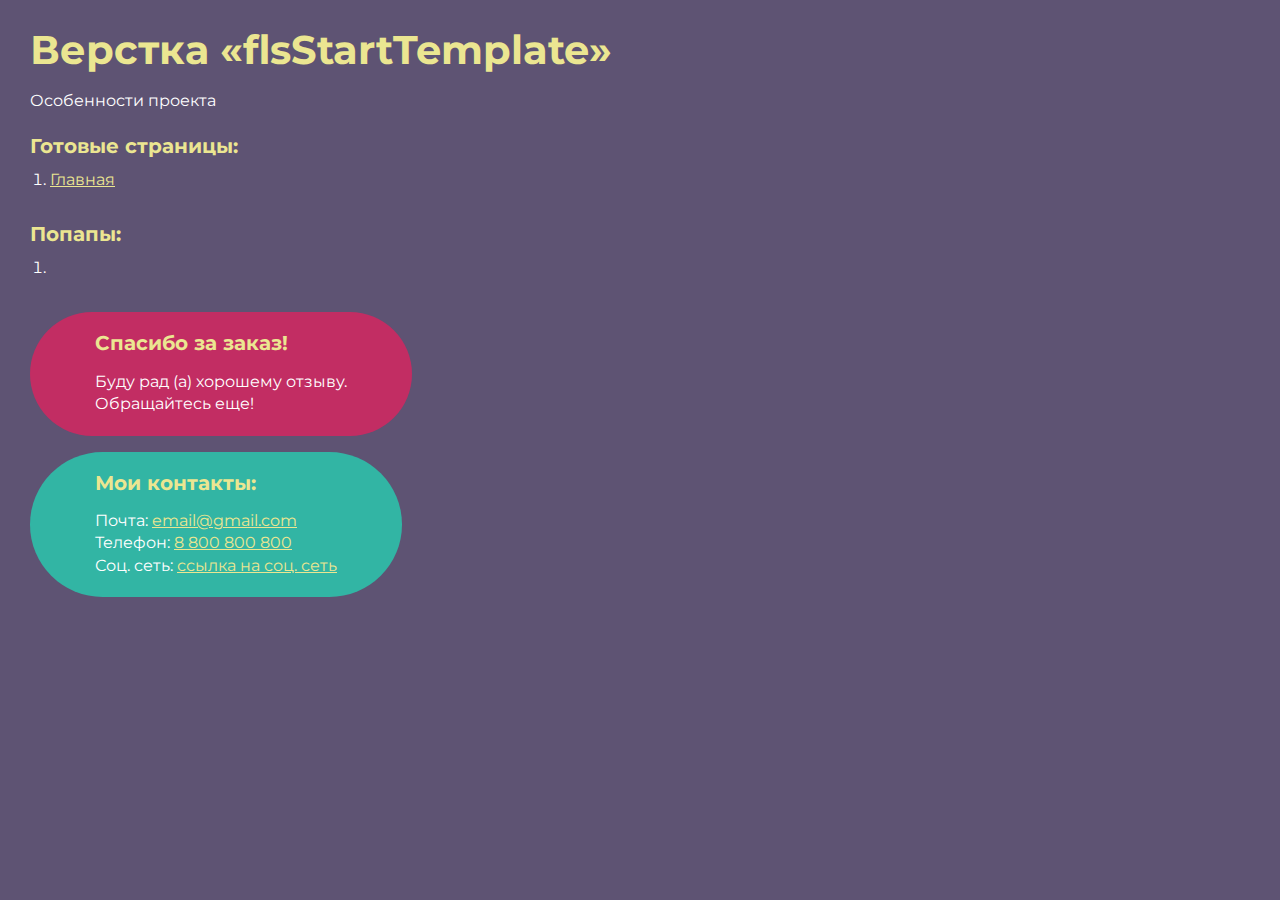
==== index.html @ 81ca08eb "Add files via upload" ====
<!DOCTYPE html>
<html>

<head>
	<meta charset="UTF-8">
	<meta name="viewport" content="width=device-width, initial-scale=1.0">
	<title>Верстка «flsStartTemplate»</title>
</head>

<body>
	<div class="rootpage">
		<h1>Верстка «flsStartTemplate»</h1>
		<div class="rootpage__info">
			Особенности проекта
		</div>
		<h2>Готовые страницы:</h2>
		<ol class="rootpage__list">
			<li><a target="_blank" href="home.html">Главная</a></li>
		</ol>
		<h2>Попапы:</h2>
		<ol class="rootpage__list">
			<li><a target="_blank" href="home.html#"></a></li>
		</ol>
		<div class="rootpage__tnx">
			<h2>Спасибо за заказ!</h2>
			<p>Буду рад (а) хорошему отзыву.</p>
			<p>Обращайтесь еще!</p>
		</div>
		<div class="rootpage__contacts">
			<h2>Мои контакты:</h2>
			<p>Почта: <a href="mailto:email@gmail.com">email@gmail.com</a></p>
			<p>Телефон: <a href="tel:8800800800">8 800 800 800</a></p>
			<p>Соц. сеть: <a href="">ссылка на соц. сеть</a></p>
		</div>
	</div>
</body>
<style>
	@charset "UTF-8";
	@import url("https://fonts.googleapis.com/css?family=Montserrat:regular,700&display=swap");

	*,
	*::before,
	*::after {
		padding: 0px;
		margin: 0px;
		border: 0px;
		box-sizing: border-box;
	}

	html,
	body {
		height: 100%;
		margin: 0;
		padding: 0;
		min-width: 320px;
		width: 100%;
		color: #fff;
		background-color: #5e5373;
	}

	body {
		font-family: Montserrat;
		font-size: 100%;
		line-height: 1;
		font-size: 1rem;
	}

	a {
		text-decoration: underline;
		color: #ebe691
	}

	a:visited {
		text-decoration: underline;
		color: #aaa768;
	}

	a:hover {
		text-decoration: none;
	}

	ul li {
		list-style: none;
	}

	img {
		vertical-align: top;
	}

	.wrapper {
		width: 100%;
		min-height: 100%;
		overflow: hidden;
	}

	.rootpage {
		padding: 30px;
		display: flex;
		flex-direction: column;
		align-items: flex-start;
	}

	@media (max-width: 767px) {
		.rootpage {
			padding: 30px 15px;
		}
	}

	h1 {
		color: #ebe691;
		font-size: 2.5rem;
		margin: 0px 0px 1.25rem 0px;
	}

	@media (max-width: 767px) {
		h1 {
			font-size: 1.85rem;
			margin: 0px 0px 1.25rem 0px;
		}
	}

	h2 {
		color: #ebe691;
		font-size: 1.25rem;
		margin: 0px 0px 1rem 0px;
	}

	@media (max-width: 767px) {
		h2 {
			font-size: 1.125rem;
			margin: 0px 0px 1rem 0px;
		}
	}

	.rootpage__info {
		line-height: 140%;
		margin: 0px 0px 1.5rem 0px;
	}

	.rootpage__list {
		margin: 0px 0px 2.25rem 1.25rem;
	}

	.rootpage__list li:not(:last-child) {
		margin: 0px 0px 15px 0px;
	}

	.rootpage__contacts,
	.rootpage__tnx {
		border-radius: 200px;
		padding: 20px 65px;
		line-height: 140%;
	}

	@media (max-width: 767px) {

		.rootpage__contacts,
		.rootpage__tnx {
			border-radius: 40px;
			padding: 20px;
		}
	}

	.rootpage__contacts {
		background: #32b5a4;

	}

	.rootpage__contacts a {
		color: #ebe691;
	}

	.rootpage__tnx {
		background: #c22d63;
		margin: 0px 0px 1rem 0px;
	}
</style>

</html>
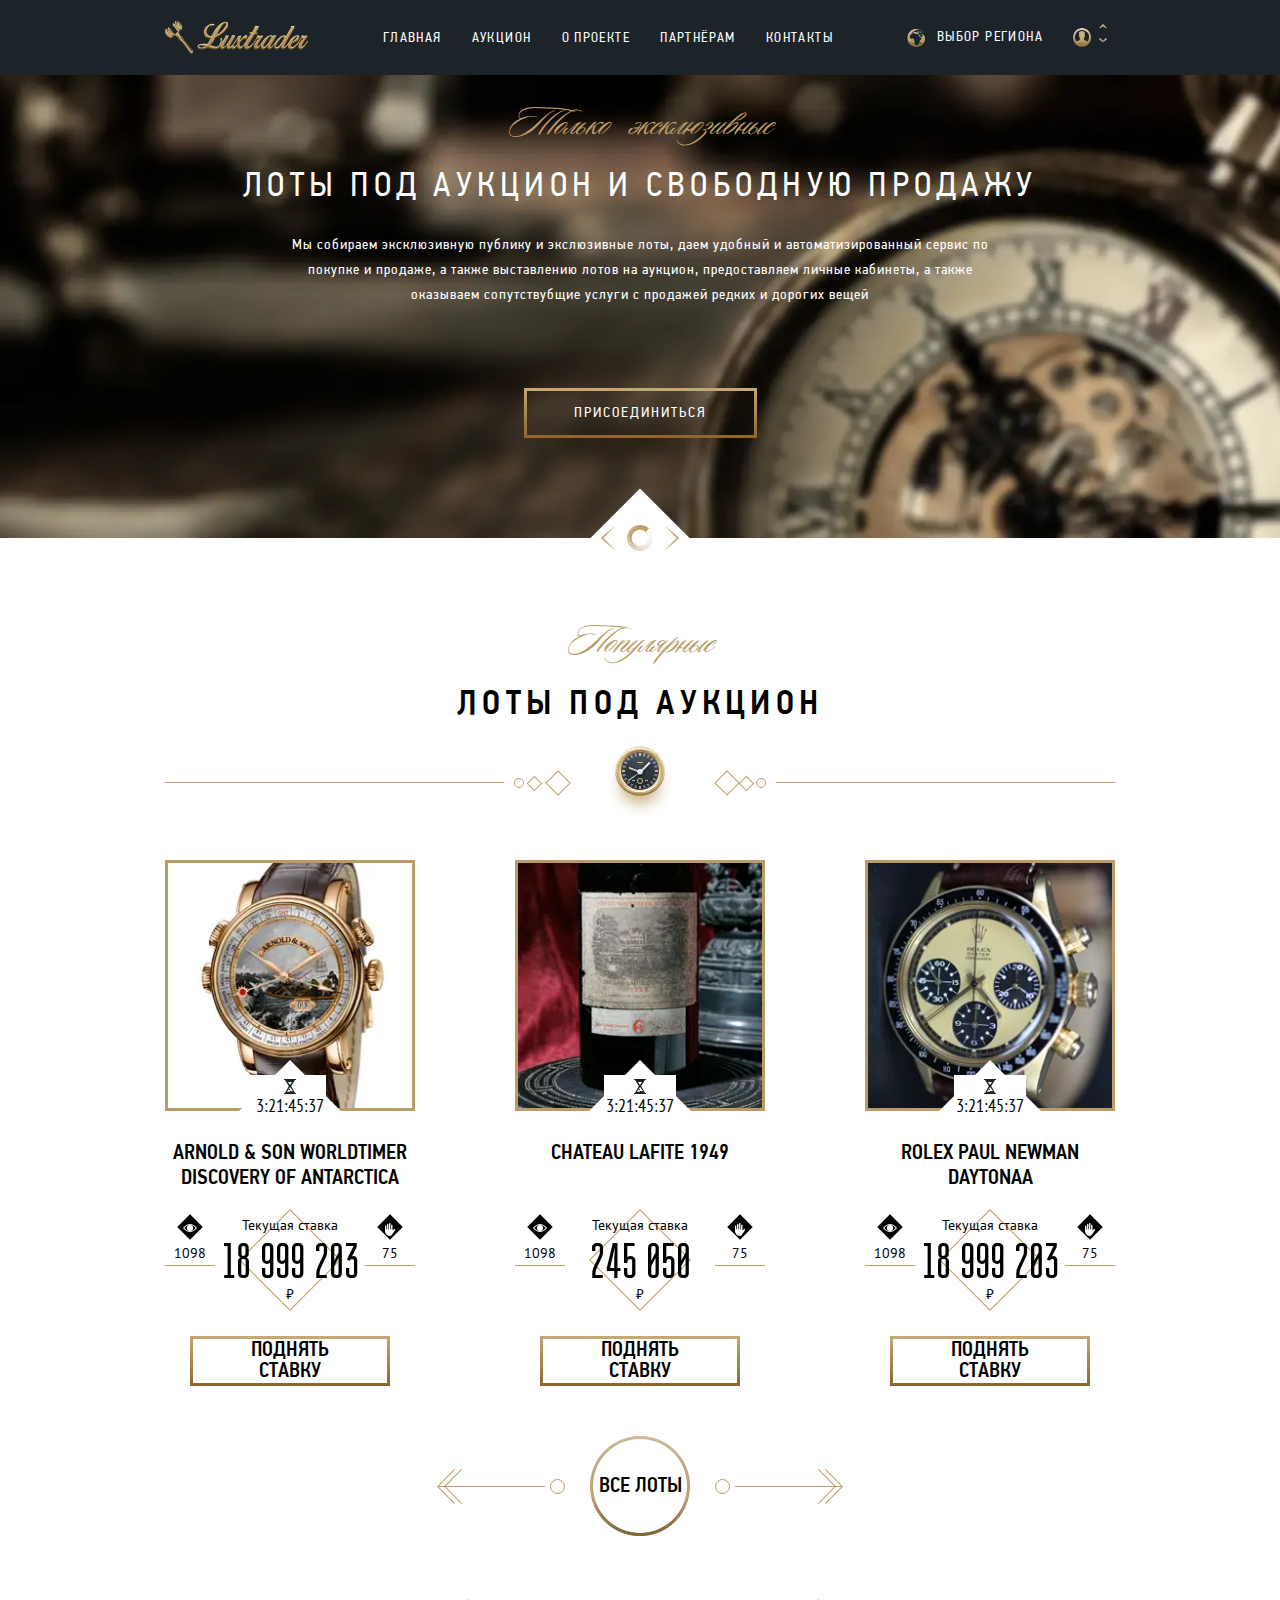
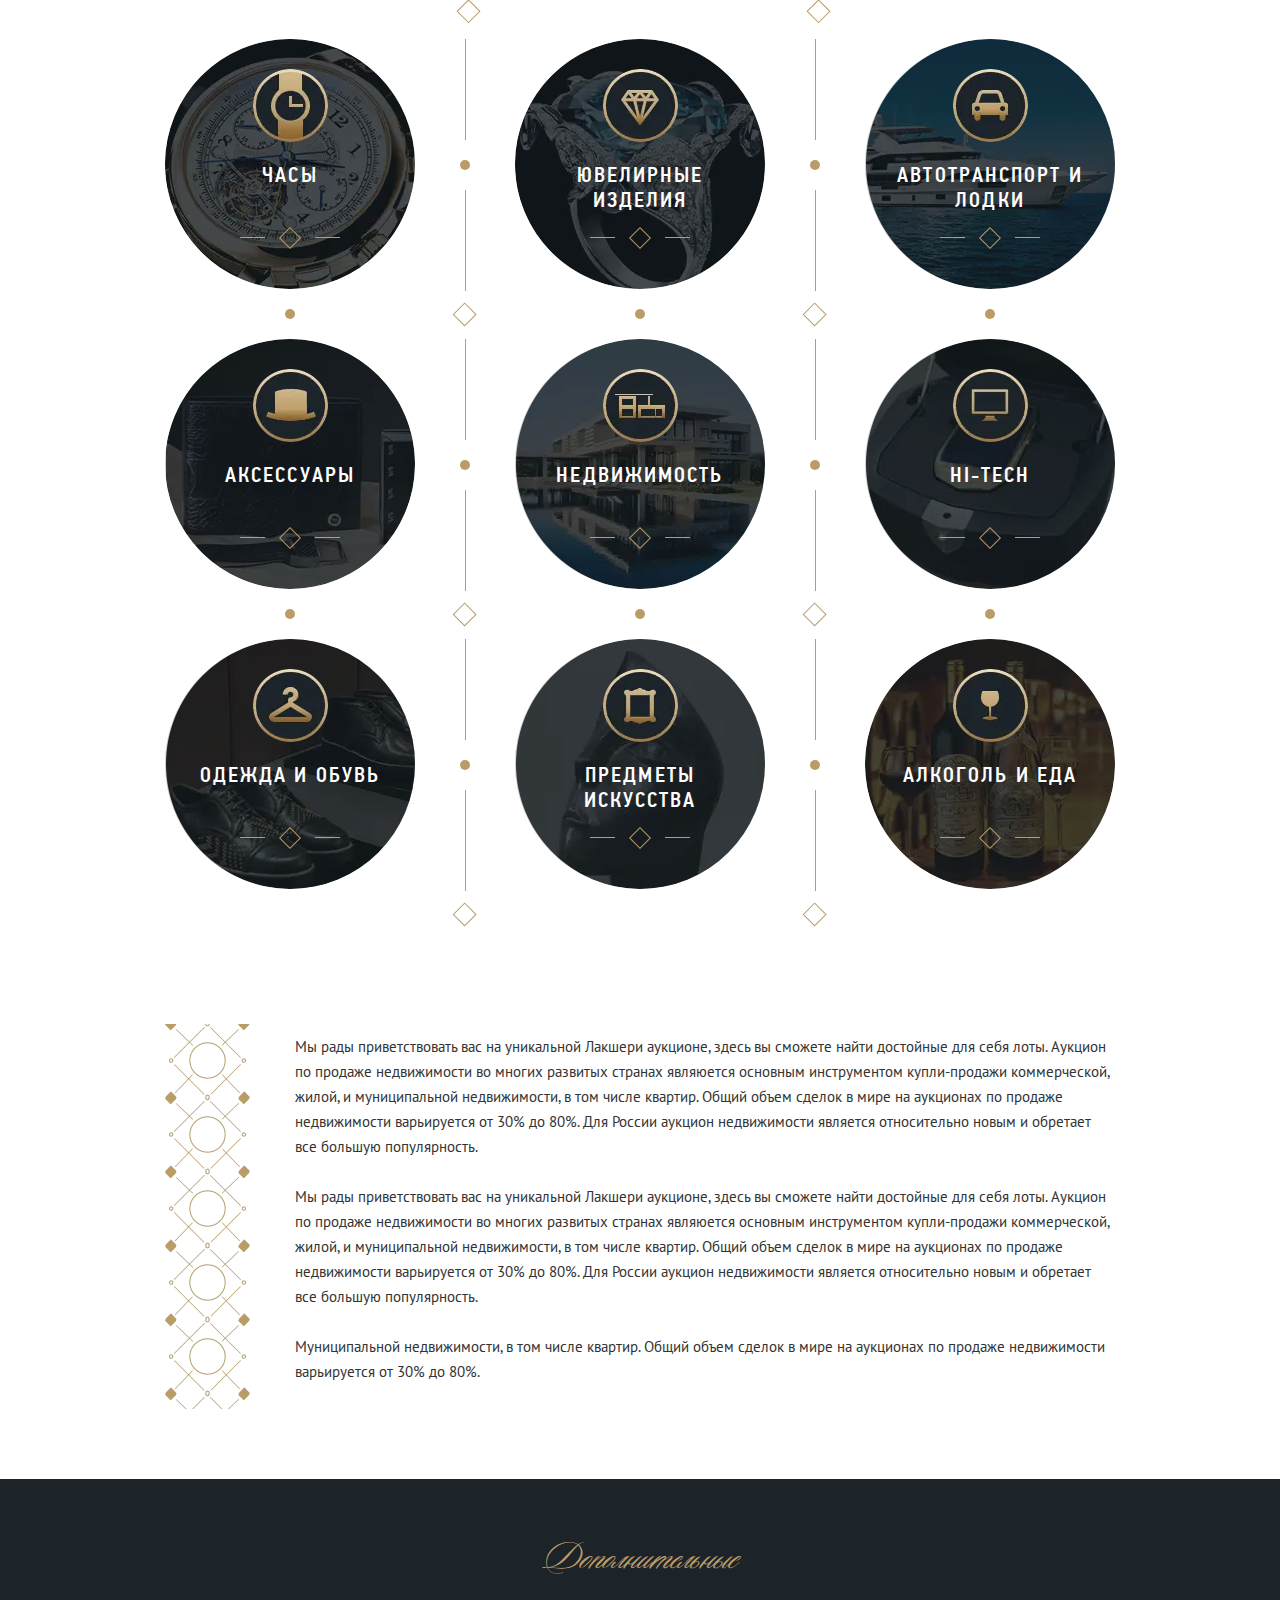
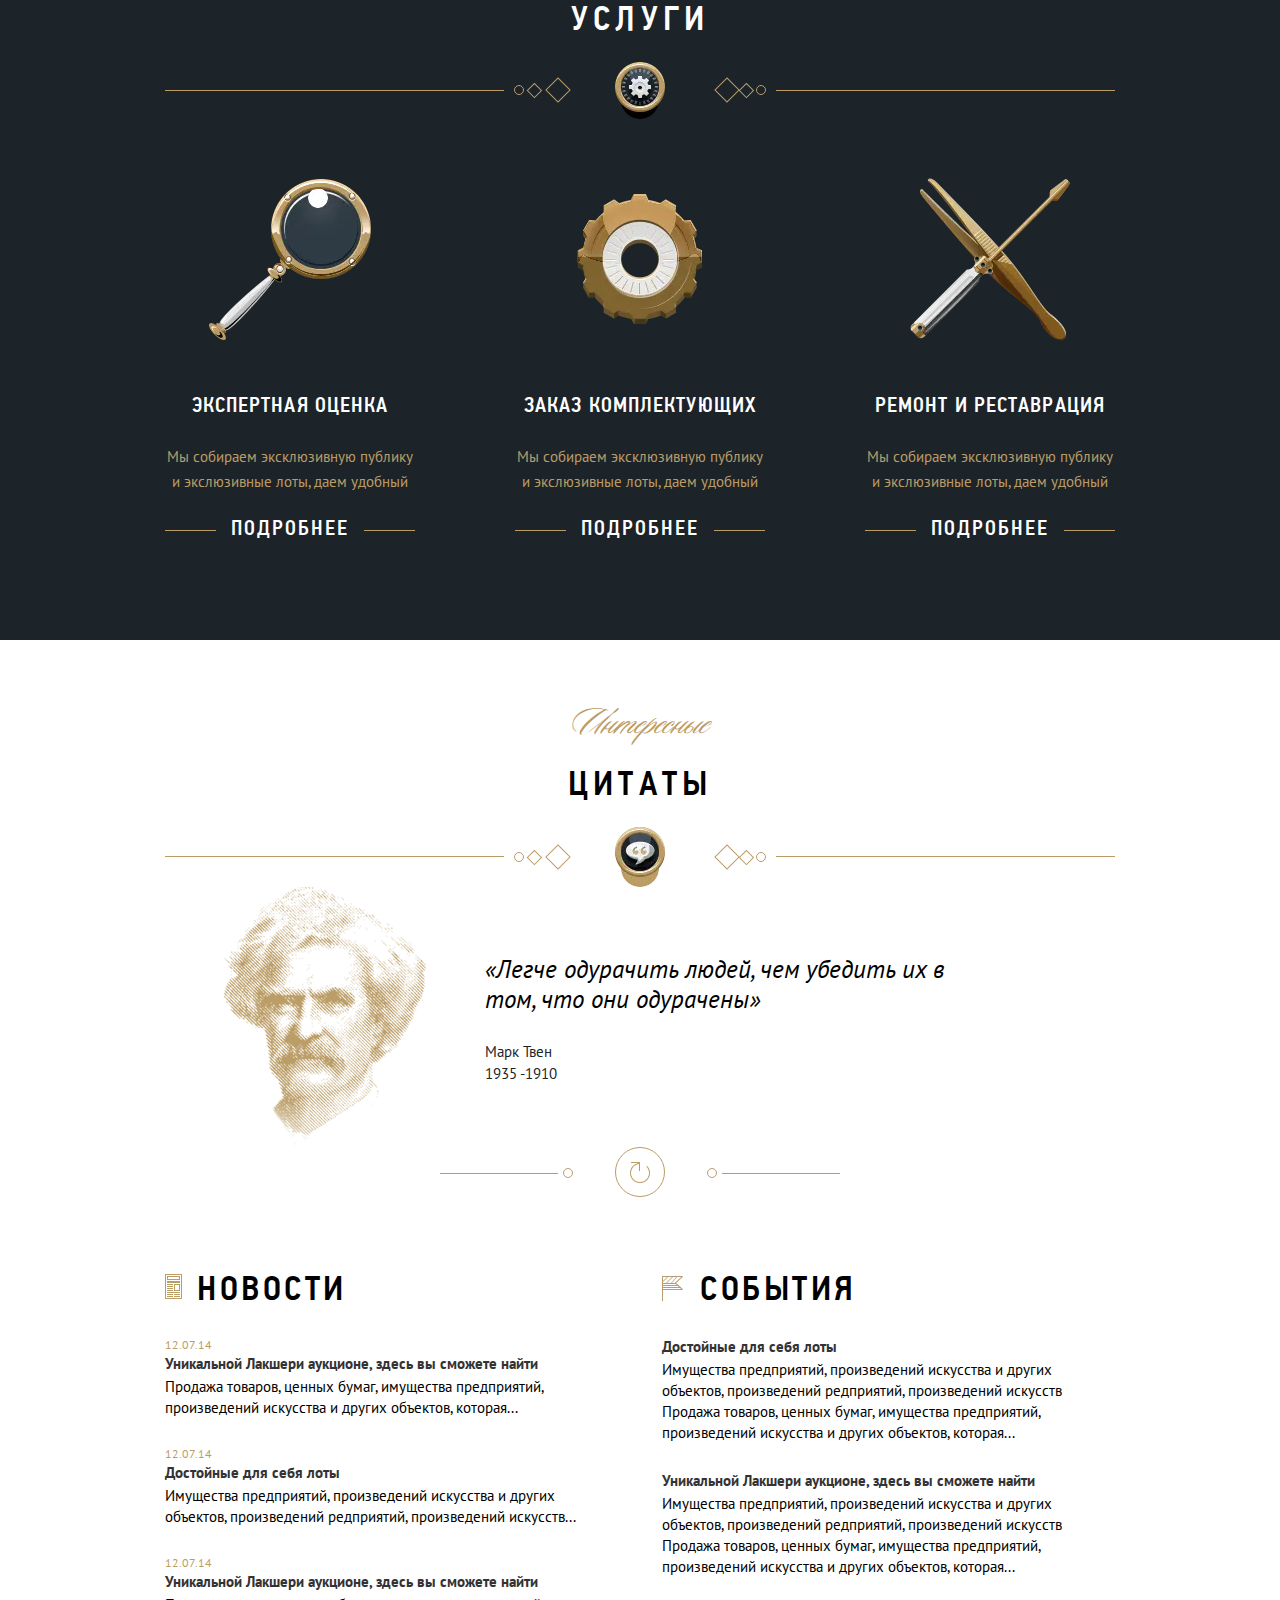
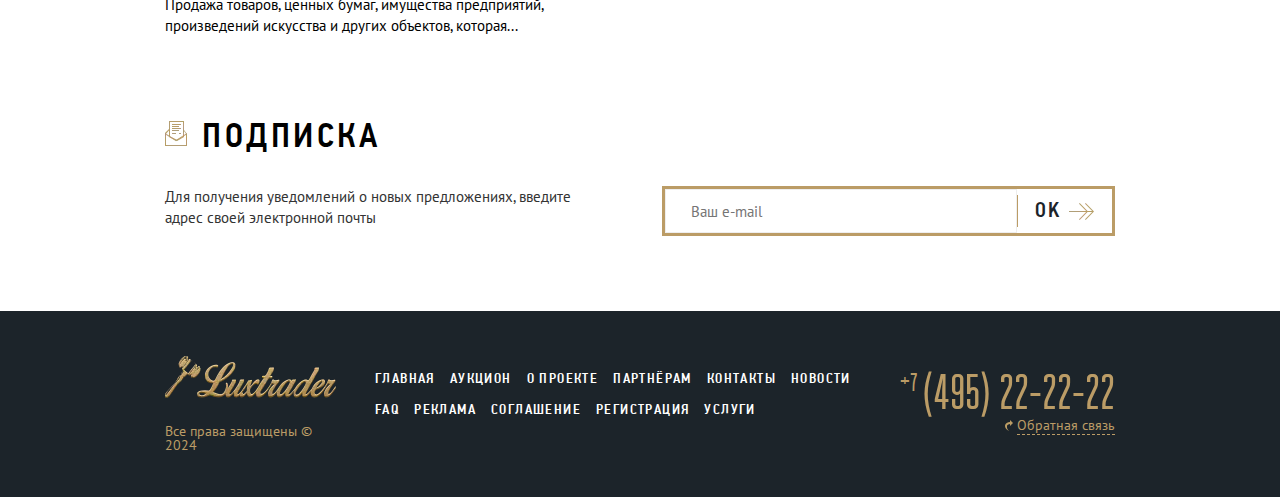
==== commit e99db5a5: "Update and rename home.html to index.html" ====
--- a/index.html
+++ b/index.html
@@ -1,179 +1,608 @@
 <!DOCTYPE html>
-<html>
+<html lang="ru">
 
 <head>
+	<title>Главная</title>
 	<meta charset="UTF-8">
+	<meta name="format-detection" content="telephone=no">
+	<!-- <style>body{opacity: 0;}</style> -->
+	<link rel="stylesheet" href="css/style.min.css?_v=20240728180459">
+	<link rel="shortcut icon" href="favicon.ico">
+	<!-- <meta name="robots" content="noindex, nofollow"> -->
 	<meta name="viewport" content="width=device-width, initial-scale=1.0">
-	<title>Верстка «flsStartTemplate»</title>
 </head>
 
 <body>
-	<div class="rootpage">
-		<h1>Верстка «flsStartTemplate»</h1>
-		<div class="rootpage__info">
-			Особенности проекта
-		</div>
-		<h2>Готовые страницы:</h2>
-		<ol class="rootpage__list">
-			<li><a target="_blank" href="home.html">Главная</a></li>
-		</ol>
-		<h2>Попапы:</h2>
-		<ol class="rootpage__list">
-			<li><a target="_blank" href="home.html#"></a></li>
-		</ol>
-		<div class="rootpage__tnx">
-			<h2>Спасибо за заказ!</h2>
-			<p>Буду рад (а) хорошему отзыву.</p>
-			<p>Обращайтесь еще!</p>
-		</div>
-		<div class="rootpage__contacts">
-			<h2>Мои контакты:</h2>
-			<p>Почта: <a href="mailto:email@gmail.com">email@gmail.com</a></p>
-			<p>Телефон: <a href="tel:8800800800">8 800 800 800</a></p>
-			<p>Соц. сеть: <a href="">ссылка на соц. сеть</a></p>
+	<div class="wrapper">
+		<header class="header">
+			<div class="header__container __container">
+				<button type="button" class="icon-menu">
+					<span></span>
+					<!-- <span></span>
+			<span></span> -->
+				</button>
+				<a href="" class="header__logo"><picture><source srcset="img/header/logo.webp" type="image/webp"><img src="img/header/logo.png" alt=""></picture> <picture><source srcset="img/header/name.webp" type="image/webp"><img src="img/header/name.png" alt=""></picture></a>
+				<div class="header__menu menu">
+					<nav class="menu__body">
+						<ul class="menu__list">
+							<li class="menu__item"><a href="" class="menu__link" data-goto=".page">Главная</a></li>
+							<li class="menu__item"><a href="" class="menu__link" data-goto=".lots">Аукцион</a></li>
+							<li class="menu__item"><a href="" class="menu__link" data-goto=".categories">О проекте</a></li>
+							<li class="menu__item"><a href="" class="menu__link" data-goto=".services">Партнёрам</a></li>
+							<li class="menu__item"><a href="" class="menu__link" data-goto=".footer">Контакты</a></li>
+						</ul>
+					</nav>
+				</div>
+				<div class="header__actions actions-header">
+					<span data-da=".menu__body,767,1" href="" class="actions-header__region"><span>Выбор Региона</span></span>
+					<div class="actions-header__user user-header">
+						<div class="user-header__icon">
+							<picture><source srcset="img/header/user-icon.webp" type="image/webp"><img src="img/header/user-icon.png" alt=""></picture>
+							<div class="user-header__regulator">
+								<picture><source srcset="img/header/header_up.webp" type="image/webp"><img src="img/header/header_up.png" alt=""></picture>
+								<picture><source srcset="img/header/header_down.webp" type="image/webp"><img src="img/header/header_down.png" alt=""></picture>
+							</div>
+						</div>
+						<ul class="user-header__menu">
+							<li>
+							<li><a href="#" class="user-header__link user-header__link_1">Выбор региона</a></li>
+							<li><a href="#" class="user-header__link user-header__link_2">Личный кабинет</a></li>
+							<li><a href="#" class="user-header__link user-header__link_3">Мои ставки</a></li>
+							<li><a href="#" class="user-header__link user-header__link_4">Мои лоты</a></li>
+							</li>
+						</ul>
+					</div>
+				</div>
+			</div>
+		</header>
+		<main class="page">
+			<div class="main-slider">
+				<div class="main-slider__body _swiper">
+					<div class="main-slider__item item-main-slider">
+						<div class="item-main-slider__content">
+							<div class="item-main-slider__container __container">
+								<div class="title">
+									<div class="title__item">Только эксклюзивные</div>
+									<div class="title__main title__main_w title__main_regular">Лоты под аукцион и свободную продажу</div>
+								</div>
+								<div class="item-main-slider__text">Мы собираем эксклюзивную публику и экслюзивные лоты, даем удобный и автоматизированный сервис по покупке и продаже, а также выставлению лотов на аукцион, предоставляем личные кабинеты, а также оказываем сопутствубщие услуги с продажей редких и дорогих вещей</div>
+								<a href="" class="item-main-slider__btn button"><span class="button__body"><span>Присоединиться</span></span></a>
+							</div>
+						</div>
+						<div class="item-main-slider__bg -ibg">
+							<picture><source srcset="img/header/slider/slider_bg.webp" type="image/webp"><img src="img/header/slider/slider_bg.png" alt=""></picture>
+						</div>
+					</div>
+					<div class="main-slider__item item-main-slider">
+						<div class="item-main-slider__content">
+							<div class="item-main-slider__container __container">
+								<div class="title">
+									<div class="title__item">Только эксклюзивные</div>
+									<div class="title__main title__main_w title__main_regular">Лоты под аукцион и свободную продажу</div>
+								</div>
+								<div class="item-main-slider__text">Lorem ipsum dolor, sit amet consectetur adipisicing elit. Odit sit quo harum, nobis magni illo. Ratione esse optio reiciendis ex accusantium eligendi, perspiciatis nulla commodi sed quam perferendis, libero numquam cupiditate quod. Maxime soluta quas rerum iste error magnam, placeat obcaecati eos eum ipsum culpa, esse ad vel expedita iure!</div>
+								<a href="" class="item-main-slider__btn button"><span class="button__body"><span>Присоединиться</span></span></a>
+							</div>
+						</div>
+						<div class="item-main-slider__bg -ibg">
+							<picture><source srcset="img/header/slider/slider_bg.webp" type="image/webp"><img src="img/header/slider/slider_bg.png" alt=""></picture>
+						</div>
+					</div>
+				</div>
+				<div class="main-slider__control control-main-slider">
+					<div class="control-main-slider__arrow control-main-slider__arrow_prev"></div>
+					<div class="control-main-slider__decor">
+						<picture><source srcset="img/header/slider/rotate.webp" type="image/webp"><img src="img/header/slider/rotate.png" alt=""></picture>
+					</div>
+					<div class="control-main-slider__arrow control-main-slider__arrow_next"></div>
+				</div>
+			</div>
+			<section class="lots">
+				<div class="lots__container __container">
+					<div class="lots__header block-header">
+						<div class="block-header__title title">
+							<div class="title__item">Популярные</div>
+							<div class="title__main">Лоты под аукцион</div>
+						</div>
+						<div class="block-header__decor block-decor">
+							<div class="block-decor__items">
+								<span></span>
+							</div>
+							<div class="block-decor__icon">
+								<picture><source srcset="img/lots/time-icon.webp" type="image/webp"><img src="img/lots/time-icon.png" alt=""></picture>
+							</div>
+							<div class="block-decor__items">
+								<span></span>
+							</div>
+						</div>
+					</div>
+					<div class="lots__slider slider-lots">
+						<div class="slider-lots__body _swiper">
+							<div class="slider-lots__slide">
+								<div class="lot">
+									<div class="lot__header">
+										<div class="lot__image -ibg">
+											<picture><source srcset="img/lots/watch.webp" type="image/webp"><img src="img/lots/watch.png" alt=""></picture>
+										</div>
+										<div class="lot__timer timer-lot">
+											<div class="timer-lot__icon">
+												<picture><source srcset="img/lots/timer.webp" type="image/webp"><img src="img/lots/timer.png" alt=""></picture>
+											</div>
+											<div class="timer-lot__item">3:21:45:37</div>
+										</div>
+									</div>
+									<a href="" class="lot__title">Arnold & Son Worldtimer discovery of antarctica</a>
+									<div class="timer-lot__info info-lot">
+										<div class="info-lot__statistic">
+											<div class="info-lot__icon">
+												<picture><source srcset="img/lots/eye.webp" type="image/webp"><img src="img/lots/eye.png" alt=""></picture>
+											</div>
+											<div class="info-lot__value">1098</div>
+										</div>
+										<div class="info-lot__current-bet current-bet-info-lot">
+											<div class="current-bet-info-lot__label">Текущая ставка</div>
+											<div class="current-bet-info-lot__value">18 999 203</div>
+											<div class="current-bet-info-lot__currency">₽</div>
+										</div>
+										<div class="info-lot__statistic">
+											<div class="info-lot__icon">
+												<picture><source srcset="img/lots/hand.webp" type="image/webp"><img src="img/lots/hand.png" alt=""></picture>
+											</div>
+											<div class="info-lot__value">75</div>
+										</div>
+									</div>
+									<a href="" class="lot__btn button button_big"><span class="button__body"><span>ПОДНЯТЬ СТАВКУ</span></span></a>
+								</div>
+							</div>
+							<div class="slider-lots__slide">
+								<div class="lot">
+									<div class="lot__header">
+										<div class="lot__image -ibg">
+											<picture><source srcset="img/lots/vine.webp" type="image/webp"><img src="img/lots/vine.png" alt=""></picture>
+										</div>
+										<div class="lot__timer timer-lot">
+											<div class="timer-lot__icon">
+												<picture><source srcset="img/lots/timer.webp" type="image/webp"><img src="img/lots/timer.png" alt=""></picture>
+											</div>
+											<div class="timer-lot__item">3:21:45:37</div>
+										</div>
+									</div>
+									<a href="" class="lot__title">Chateau Lafite 1949</a>
+									<div class="timer-lot__info info-lot">
+										<div class="info-lot__statistic">
+											<div class="info-lot__icon">
+												<picture><source srcset="img/lots/eye.webp" type="image/webp"><img src="img/lots/eye.png" alt=""></picture>
+											</div>
+											<div class="info-lot__value">1098</div>
+										</div>
+										<div class="info-lot__current-bet current-bet-info-lot">
+											<div class="current-bet-info-lot__label">Текущая ставка</div>
+											<div class="current-bet-info-lot__value">245 050</div>
+											<div class="current-bet-info-lot__currency">₽</div>
+										</div>
+										<div class="info-lot__statistic">
+											<div class="info-lot__icon">
+												<picture><source srcset="img/lots/hand.webp" type="image/webp"><img src="img/lots/hand.png" alt=""></picture>
+											</div>
+											<div class="info-lot__value">75</div>
+										</div>
+									</div>
+									<a href="" class="lot__btn button button_big"><span class="button__body"><span>ПОДНЯТЬ СТАВКУ</span></span></a>
+								</div>
+							</div>
+							<div class="slider-lots__slide">
+								<div class="lot">
+									<div class="lot__header">
+										<div class="lot__image -ibg">
+											<picture><source srcset="img/lots/chasy.webp" type="image/webp"><img src="img/lots/chasy.png" alt=""></picture>
+										</div>
+										<div class="lot__timer timer-lot">
+											<div class="timer-lot__icon">
+												<picture><source srcset="img/lots/timer.webp" type="image/webp"><img src="img/lots/timer.png" alt=""></picture>
+											</div>
+											<div class="timer-lot__item">3:21:45:37</div>
+										</div>
+									</div>
+									<a href="" class="lot__title">Rolex Paul Newman Daytonaa</a>
+									<div class="timer-lot__info info-lot">
+										<div class="info-lot__statistic">
+											<div class="info-lot__icon">
+												<picture><source srcset="img/lots/eye.webp" type="image/webp"><img src="img/lots/eye.png" alt=""></picture>
+											</div>
+											<div class="info-lot__value">1098</div>
+										</div>
+										<div class="info-lot__current-bet current-bet-info-lot">
+											<div class="current-bet-info-lot__label">Текущая ставка</div>
+											<div class="current-bet-info-lot__value">18 999 203</div>
+											<div class="current-bet-info-lot__currency">₽</div>
+										</div>
+										<div class="info-lot__statistic">
+											<div class="info-lot__icon">
+												<picture><source srcset="img/lots/hand.webp" type="image/webp"><img src="img/lots/hand.png" alt=""></picture>
+											</div>
+											<div class="info-lot__value">75</div>
+										</div>
+									</div>
+									<a href="" class="lot__btn button button_big"><span class="button__body"><span>ПОДНЯТЬ СТАВКУ</span></span></a>
+								</div>
+							</div>
+						</div>
+						<div class="slider-lots__control control-slider-lots">
+							<div class="control-slider-lots__arrow control-slider-lots__arrow_prev">
+								<span></span>
+							</div>
+							<a href="" class="control-slider-lots__link">
+								Все лоты
+							</a>
+							<div class="control-slider-lots__arrow control-slider-lots__arrow_next">
+								<span></span>
+							</div>
+						</div>
+					</div>
+				</div>
+			</section>
+			<div class="categories">
+				<div class="categories__items">
+					<div class="categories__container __container">
+						<div class="categories__row">
+							<div class="categories__column">
+								<div href="" class="categories__item item">
+									<a href="" class="item__link"></a>
+									<div class="item__icon">
+										<picture><source srcset="img/categories/icons/01.webp" type="image/webp"><img src="img/categories/icons/01.png" alt=""></picture>
+									</div>
+									<div class="item__title">Часы</div>
+									<div class="item__decor"><picture><source srcset="img/categories/icon_mini.webp" type="image/webp"><img src="img/categories/icon_mini.png" alt=""></picture></div>
+									<div class="item__bg _img">
+										<picture><source srcset="img/categories/01_bg.webp" type="image/webp"><img src="img/categories/01_bg.png" alt=""></picture>
+									</div>
+								</div>
+								<div class="categories__decor"><span></span></div>
+							</div>
+							<div class="categories__column">
+								<div href="" class="categories__item item">
+									<a href="" class="item__link"></a>
+									<div class="item__icon">
+										<picture><source srcset="img/categories/icons/02.webp" type="image/webp"><img src="img/categories/icons/02.png" alt=""></picture>
+									</div>
+									<div class="item__title">Ювелирные изделия</div>
+									<div class="item__decor"><picture><source srcset="img/categories/icon_mini.webp" type="image/webp"><img src="img/categories/icon_mini.png" alt=""></picture></div>
+									<div class="item__bg _img">
+										<picture><source srcset="img/categories/02_bg.webp" type="image/webp"><img src="img/categories/02_bg.png" alt=""></picture>
+									</div>
+								</div>
+								<div class="categories__decor"><span></span></div>
+							</div>
+							<div class="categories__column">
+								<div href="" class="categories__item item">
+									<a href="" class="item__link"></a>
+									<div class="item__icon">
+										<picture><source srcset="img/categories/icons/03.webp" type="image/webp"><img src="img/categories/icons/03.png" alt=""></picture>
+									</div>
+									<div class="item__title">Автотранспорт и лодки</div>
+									<div class="item__decor"><picture><source srcset="img/categories/icon_mini.webp" type="image/webp"><img src="img/categories/icon_mini.png" alt=""></picture></div>
+									<div class="item__bg _img">
+										<picture><source srcset="img/categories/03_bg.webp" type="image/webp"><img src="img/categories/03_bg.png" alt=""></picture>
+									</div>
+								</div>
+								<div class="categories__decor"><span></span></div>
+							</div>
+							<div class="categories__column">
+								<div href="" class="categories__item item">
+									<a href="" class="item__link"></a>
+									<div class="item__icon">
+										<picture><source srcset="img/categories/icons/04.webp" type="image/webp"><img src="img/categories/icons/04.png" alt=""></picture>
+									</div>
+									<div class="item__title">Аксессуары</div>
+									<div class="item__decor"><picture><source srcset="img/categories/icon_mini.webp" type="image/webp"><img src="img/categories/icon_mini.png" alt=""></picture></div>
+									<div class="item__bg _img">
+										<picture><source srcset="img/categories/04_bg.webp" type="image/webp"><img src="img/categories/04_bg.png" alt=""></picture>
+									</div>
+								</div>
+								<div class="categories__decor"><span></span></div>
+							</div>
+							<div class="categories__column">
+								<div href="" class="categories__item item">
+									<a href="" class="item__link"></a>
+									<div class="item__icon">
+										<picture><source srcset="img/categories/icons/05.webp" type="image/webp"><img src="img/categories/icons/05.png" alt=""></picture>
+									</div>
+									<div class="item__title">Недвижимость</div>
+									<div class="item__decor"><picture><source srcset="img/categories/icon_mini.webp" type="image/webp"><img src="img/categories/icon_mini.png" alt=""></picture></div>
+									<div class="item__bg _img">
+										<picture><source srcset="img/categories/05_bg.webp" type="image/webp"><img src="img/categories/05_bg.png" alt=""></picture>
+									</div>
+								</div>
+								<div class="categories__decor"><span></span></div>
+							</div>
+							<div class="categories__column">
+								<div href="" class="categories__item item">
+									<a href="" class="item__link"></a>
+									<div class="item__icon">
+										<picture><source srcset="img/categories/icons/06.webp" type="image/webp"><img src="img/categories/icons/06.png" alt=""></picture>
+									</div>
+									<div class="item__title">Hi-Tech</div>
+									<div class="item__decor"><picture><source srcset="img/categories/icon_mini.webp" type="image/webp"><img src="img/categories/icon_mini.png" alt=""></picture></div>
+									<div class="item__bg _img">
+										<picture><source srcset="img/categories/06_bg.webp" type="image/webp"><img src="img/categories/06_bg.png" alt=""></picture>
+									</div>
+								</div>
+								<div class="categories__decor"><span></span></div>
+							</div>
+							<div class="categories__column">
+								<div href="" class="categories__item item">
+									<a href="" class="item__link"></a>
+									<div class="item__icon">
+										<picture><source srcset="img/categories/icons/07.webp" type="image/webp"><img src="img/categories/icons/07.png" alt=""></picture>
+									</div>
+									<div class="item__title">Одежда и обувь</div>
+									<div class="item__decor"><picture><source srcset="img/categories/icon_mini.webp" type="image/webp"><img src="img/categories/icon_mini.png" alt=""></picture></div>
+									<div class="item__bg _img">
+										<picture><source srcset="img/categories/07_bg.webp" type="image/webp"><img src="img/categories/07_bg.png" alt=""></picture>
+									</div>
+								</div>
+								<div class="categories__decor"><span></span></div>
+							</div>
+							<div class="categories__column">
+								<div href="" class="categories__item item">
+									<a href="" class="item__link"></a>
+									<div class="item__icon">
+										<picture><source srcset="img/categories/icons/08.webp" type="image/webp"><img src="img/categories/icons/08.png" alt=""></picture>
+									</div>
+									<div class="item__title">Предметы искусства</div>
+									<div class="item__decor"><picture><source srcset="img/categories/icon_mini.webp" type="image/webp"><img src="img/categories/icon_mini.png" alt=""></picture></div>
+									<div class="item__bg _img">
+										<picture><source srcset="img/categories/08_bg.webp" type="image/webp"><img src="img/categories/08_bg.png" alt=""></picture>
+									</div>
+								</div>
+								<div class="categories__decor"><span></span></div>
+							</div>
+							<div class="categories__column">
+								<div href="" class="categories__item item">
+									<a href="" class="item__link"></a>
+									<div class="item__icon">
+										<picture><source srcset="img/categories/icons/09.webp" type="image/webp"><img src="img/categories/icons/09.png" alt=""></picture>
+									</div>
+									<div class="item__title">Алкоголь и еда</div>
+									<div class="item__decor"><picture><source srcset="img/categories/icon_mini.webp" type="image/webp"><img src="img/categories/icon_mini.png" alt=""></picture></div>
+									<div class="item__bg _img">
+										<picture><source srcset="img/categories/09_bg.webp" type="image/webp"><img src="img/categories/09_bg.png" alt=""></picture>
+									</div>
+								</div>
+								<div class="categories__decor"><span></span></div>
+							</div>
+						</div>
+					</div>
+				</div>
+				<div class="categories__text text-categories">
+					<div class="text-categories__container">
+						<div class="text-categories__body">
+							<p>Мы рады приветствовать вас на уникальной Лакшери аукционе, здесь вы сможете найти достойные для себя лоты. Аукцион по продаже недвижимости во многих развитых странах являюется основным инструментом купли-продажи коммерческой, жилой, и муниципальной недвижимости, в том числе квартир. Общий объем сделок в мире на аукционах по продаже недвижимости варьируется от 30% до 80%. Для России аукцион недвижимости является относительно новым и обретает все большую популярность.</p>
+							<p>Мы рады приветствовать вас на уникальной Лакшери аукционе, здесь вы сможете найти достойные для себя лоты. Аукцион по продаже недвижимости во многих развитых странах являюется основным инструментом купли-продажи коммерческой, жилой, и муниципальной недвижимости, в том числе квартир. Общий объем сделок в мире на аукционах по продаже недвижимости варьируется от 30% до 80%. Для России аукцион недвижимости является относительно новым и обретает все большую популярность.</p>
+							<p>Муниципальной недвижимости, в том числе квартир. Общий объем сделок в мире на аукционах по продаже недвижимости варьируется от 30% до 80%.</p>
+						</div>
+					</div>
+				</div>
+			</div>
+			<section class="services">
+				<div class="services__container __container">
+					<div class="services__header block-header">
+						<div class="block-header__title title">
+							<div class="title__item">Дополнительные</div>
+							<div class="title__main title__main_w">услуги</div>
+						</div>
+						<div class="block-header__decor block-decor">
+							<div class="block-decor__items">
+								<span></span>
+							</div>
+							<div class="block-decor__icon">
+								<picture><source srcset="img/services/main_icon.webp" type="image/webp"><img src="img/services/main_icon.png" alt=""></picture>
+							</div>
+							<div class="block-decor__items">
+								<span></span>
+							</div>
+						</div>
+					</div>
+					<div class="services__row">
+						<div class="services__column">
+							<div class="services__item service">
+								<a href="" class="service__image"><picture><source srcset="img/services/01.webp" type="image/webp"><img src="img/services/01.png" alt=""></picture></a>
+								<div class="service__title">Экспертная оценка</div>
+								<div class="service__text">Мы собираем эксклюзивную публику и экслюзивные лоты, даем удобный</div>
+								<a href="" class="service__btn"><span>Подробнее</span></a>
+							</div>
+						</div>
+						<div class="services__column">
+							<div class="services__item service">
+								<a href="" class="service__image"><picture><source srcset="img/services/02.webp" type="image/webp"><img src="img/services/02.png" alt=""></picture></a>
+								<div class="service__title">заказ комплектующих</div>
+								<div class="service__text">Мы собираем эксклюзивную публику и экслюзивные лоты, даем удобный</div>
+								<a href="" class="service__btn"><span>Подробнее</span></a>
+							</div>
+						</div>
+						<div class="services__column">
+							<div class="services__item service">
+								<a href="" class="service__image"><picture><source srcset="img/services/03.webp" type="image/webp"><img src="img/services/03.png" alt=""></picture></a>
+								<div class="service__title">ремонт и реставрациЯ</div>
+								<div class="service__text">Мы собираем эксклюзивную публику и экслюзивные лоты, даем удобный</div>
+								<a href="" class="service__btn"><span>Подробнее</span></a>
+							</div>
+						</div>
+					</div>
+				</div>
+			</section>
+			<section class="quotes">
+				<div class="quotes__container __container">
+					<div class="quotes__header block-header">
+						<div class="block-header__title title">
+							<div class="title__item">Интересные</div>
+							<div class="title__main">Цитаты</div>
+						</div>
+						<div class="block-header__decor block-decor">
+							<div class="block-decor__items">
+								<span></span>
+							</div>
+							<div class="block-decor__icon">
+								<picture><source srcset="img/quotes/main_icon.webp" type="image/webp"><img src="img/quotes/main_icon.png" alt=""></picture>
+							</div>
+							<div class="block-decor__items">
+								<span></span>
+							</div>
+						</div>
+					</div>
+					<div class="quotes__slider slider-quotes">
+						<div class="slider-quotes__body _swiper">
+							<div class="slider-quotes__slide">
+								<div class="slider-quotes__image">
+									<picture><source srcset="img/quotes/mark.webp" type="image/webp"><img src="img/quotes/mark.png" alt=""></picture>
+								</div>
+								<div class="slider-quotes__content">
+									<div class="slider-quotes__title">«Легче одурачить людей, чем убедить их в том, что они одурачены»</div>
+									<div class="slider-quotes__info">
+										<p>Марк Твен</p>
+										<p>1935 -1910</p>
+									</div>
+								</div>
+							</div>
+							<div class="slider-quotes__slide">
+								<div class="slider-quotes__image">
+									<picture><source srcset="img/quotes/mark.webp" type="image/webp"><img src="img/quotes/mark.png" alt=""></picture>
+								</div>
+								<div class="slider-quotes__content">
+									<div class="slider-quotes__title">«Легче одурачить людей, чем убедить их в том, что они одурачены» «Легче одурачить людей, чем убедить их в том, что они одурачены»</div>
+									<div class="slider-quotes__info">
+										<p>Марк Твен</p>
+										<p>1935 -1910</p>
+									</div>
+								</div>
+							</div>
+						</div>
+						<div class="slider-quotes__control control-slider-quotes">
+							<div class="control-slider-quotes__decor"></div>
+							<div class="control-slider-quotes__link">
+								<div class="control-slider-quotes__circle"></div>
+							</div>
+							<div class="control-slider-quotes__decor"></div>
+						</div>
+					</div>
+				</div>
+			</section>
+			<div class="info">
+				<div class="info__container __container">
+					<div class="info__row">
+						<div class="info__column">
+							<section class="info__block">
+								<h3 class="info__title title-info">
+									<span><picture><source srcset="img/info/01.webp" type="image/webp"><img src="img/info/01.png" alt=""></picture></span>
+									<span>Новости</span>
+								</h3>
+								<div class="info__content">
+									<div class="info__item">
+										<div class="info__date">12.07.14</div>
+										<a href="" class="info__label">Уникальной Лакшери аукционе, здесь вы сможете найти</a>
+										<div class="info__text">Продажа товаров, ценных бумаг, имущества предприятий, произведений искусства и других объектов, которая...</div>
+									</div>
+									<div class="info__item">
+										<div class="info__date">12.07.14</div>
+										<a href="" class="info__label">Достойные для себя лоты</a>
+										<div class="info__text">Имущества предприятий, произведений искусства и других объектов, произведений редприятий, произведений искусств...</div>
+									</div>
+									<div class="info__item">
+										<div class="info__date">12.07.14</div>
+										<a href="" class="info__label">Уникальной Лакшери аукционе, здесь вы сможете найти</a>
+										<div class="info__text">Продажа товаров, ценных бумаг, имущества предприятий, произведений искусства и других объектов, которая...</div>
+									</div>
+								</div>
+							</section>
+						</div>
+						<div class="info__column">
+							<section class="info__block">
+								<h3 class="info__title title-info">
+									<span><picture><source srcset="img/info/02.webp" type="image/webp"><img src="img/info/02.png" alt=""></picture></span>
+									<span>События</span>
+								</h3>
+								<div class="info__content">
+									<div class="info__item">
+										<a href="" class="info__label">Достойные для себя лоты</a>
+										<div class="info__text">Имущества предприятий, произведений искусства и других объектов, произведений редприятий, произведений искусств Продажа товаров, ценных бумаг, имущества предприятий, произведений искусства и других объектов, которая...</div>
+									</div>
+									<div class="info__item">
+										<a href="" class="info__label">Уникальной Лакшери аукционе, здесь вы сможете найти</a>
+										<div class="info__text">Имущества предприятий, произведений искусства и других объектов, произведений редприятий, произведений искусств Продажа товаров, ценных бумаг, имущества предприятий, произведений искусства и других объектов, которая...</div>
+									</div>
+								</div>
+							</section>
+						</div>
+						<div class="info__column">
+							<div class="info__subscribe subscribe">
+								<div class="subscribe__title title-info">
+									<span><picture><source srcset="img/info/03.webp" type="image/webp"><img src="img/info/03.png" alt=""></picture></span>
+									<span>Подписка</span>
+								</div>
+								<div class="subscribe__body">
+									<div class="subscribe__column">
+										<div class="subscribe__text">Для получения уведомлений о новых предложениях, введите адрес своей электронной почты</div>
+									</div>
+									<div class="subscribe__column">
+										<form action="#" class="subscribe__form form-subscribe">
+											<div class="form-subscribe__input">
+												<input data-required="email" data-validate autocomplete="off" type="text" name="form[]" data-error="Ошибка" placeholder="Ваш e-mail" class="input">
+											</div>
+											<button type="submit" class="form-subscribe__btn"><span>Ok</span></button>
+										</form>
+									</div>
+								</div>
+							</div>
+						</div>
+					</div>
+				</div>
+			</div>
+		</main>
+		<footer class="footer">
+			<div class="footer__container __container">
+				<div class="footer__column">
+					<div class="footer__logo">
+						<picture><source srcset="img/footer/logo.webp" type="image/webp"><img src="img/footer/logo.png" alt=""></picture>
+					</div>
+					<div data-da=".footer__container,767,3" class="footer__info">Все права защищены © 2024</div>
+				</div>
+				<div class="footer__column footer__column_full">
+					<nav class="footer__menu">
+						<ul class="footer__list">
+							<li><a href="" class="footer__link">Главная</a></li>
+							<li><a href="" class="footer__link">Аукцион</a></li>
+							<li><a href="" class="footer__link">О проекте</a></li>
+							<li><a href="" class="footer__link">Партнёрам</a></li>
+							<li><a href="" class="footer__link">Контакты</a></li>
+							<li><a href="" class="footer__link">Новости</a></li>
+							<li><a href="" class="footer__link">FAQ</a></li>
+							<li><a href="" class="footer__link">Реклама</a></li>
+							<li><a href="" class="footer__link">Соглашение</a></li>
+							<li><a href="" class="footer__link">Регистрация</a></li>
+							<li><a href="" class="footer__link">Услуги</a></li>
+						</ul>
+					</nav>
+				</div>
+				<div class="footer__column">
+					<div class="footer__contacts">
+						<a href="tel:+7495222222" class="footer__phone"><small>+7</small>(495) 22-22-22</a>
+						<a href="#" class="footer__callback"><span>Обратная связь</span></a>
+					</div>
+				</div>
+			</div>
+		</footer>
+	</div>
+	<!-- <div id="popup" aria-hidden="true" class="popup">
+	<div class="popup__wrapper">
+		<div class="popup__content">
+			<button data-close type="button" class="popup__close">Закрыть</button>
+			<div class="popup__text">
+				Text
+			</div>
 		</div>
 	</div>
+</div> -->
+	<script src="js/app.min.js?_v=20240728180459"></script>
 </body>
-<style>
-	@charset "UTF-8";
-	@import url("https://fonts.googleapis.com/css?family=Montserrat:regular,700&display=swap");
 
-	*,
-	*::before,
-	*::after {
-		padding: 0px;
-		margin: 0px;
-		border: 0px;
-		box-sizing: border-box;
-	}
-
-	html,
-	body {
-		height: 100%;
-		margin: 0;
-		padding: 0;
-		min-width: 320px;
-		width: 100%;
-		color: #fff;
-		background-color: #5e5373;
-	}
-
-	body {
-		font-family: Montserrat;
-		font-size: 100%;
-		line-height: 1;
-		font-size: 1rem;
-	}
-
-	a {
-		text-decoration: underline;
-		color: #ebe691
-	}
-
-	a:visited {
-		text-decoration: underline;
-		color: #aaa768;
-	}
-
-	a:hover {
-		text-decoration: none;
-	}
-
-	ul li {
-		list-style: none;
-	}
-
-	img {
-		vertical-align: top;
-	}
-
-	.wrapper {
-		width: 100%;
-		min-height: 100%;
-		overflow: hidden;
-	}
-
-	.rootpage {
-		padding: 30px;
-		display: flex;
-		flex-direction: column;
-		align-items: flex-start;
-	}
-
-	@media (max-width: 767px) {
-		.rootpage {
-			padding: 30px 15px;
-		}
-	}
-
-	h1 {
-		color: #ebe691;
-		font-size: 2.5rem;
-		margin: 0px 0px 1.25rem 0px;
-	}
-
-	@media (max-width: 767px) {
-		h1 {
-			font-size: 1.85rem;
-			margin: 0px 0px 1.25rem 0px;
-		}
-	}
-
-	h2 {
-		color: #ebe691;
-		font-size: 1.25rem;
-		margin: 0px 0px 1rem 0px;
-	}
-
-	@media (max-width: 767px) {
-		h2 {
-			font-size: 1.125rem;
-			margin: 0px 0px 1rem 0px;
-		}
-	}
-
-	.rootpage__info {
-		line-height: 140%;
-		margin: 0px 0px 1.5rem 0px;
-	}
-
-	.rootpage__list {
-		margin: 0px 0px 2.25rem 1.25rem;
-	}
-
-	.rootpage__list li:not(:last-child) {
-		margin: 0px 0px 15px 0px;
-	}
-
-	.rootpage__contacts,
-	.rootpage__tnx {
-		border-radius: 200px;
-		padding: 20px 65px;
-		line-height: 140%;
-	}
-
-	@media (max-width: 767px) {
-
-		.rootpage__contacts,
-		.rootpage__tnx {
-			border-radius: 40px;
-			padding: 20px;
-		}
-	}
-
-	.rootpage__contacts {
-		background: #32b5a4;
-
-	}
-
-	.rootpage__contacts a {
-		color: #ebe691;
-	}
-
-	.rootpage__tnx {
-		background: #c22d63;
-		margin: 0px 0px 1rem 0px;
-	}
-</style>
-
-</html>+</html>
--- a/css/style.min.css
+++ b/css/style.min.css
@@ -0,0 +1 @@
+@charset "UTF-8";@import url(https://fonts.googleapis.com/css?family=PT+Sans:regular,italic,700&display=swap&subset=cyrillic-ext);@import url(https://fonts.googleapis.com/css?family=PT+Sans+Narrow:regular&display=swap&subset=cyrillic-ext);@font-face{font-family:BravoRGRegular;font-display:swap;src:url(../fonts/BravoRGRegular.woff2) format("woff2"),url(../fonts/BravoRGRegular.woff) format("woff");font-weight:400;font-style:normal}@font-face{font-family:ceremonious_one;font-display:swap;src:url(../fonts/ceremonious_one.woff2) format("woff2"),url(../fonts/ceremonious_one.woff) format("woff");font-weight:400;font-style:normal}@font-face{font-family:pfdintextcondpro;font-display:swap;src:url(../fonts/pfdintextcondpro-medium.woff2) format("woff2"),url(../fonts/pfdintextcondpro-medium.woff) format("woff");font-weight:500;font-style:normal}@font-face{font-family:pfdintextcondpro;font-display:swap;src:url(../fonts/pfdintextcondpro-regular.woff2) format("woff2"),url(../fonts/pfdintextcondpro-regular.woff) format("woff");font-weight:400;font-style:normal}*{padding:0;margin:0;border:0}*,:after,:before{-webkit-box-sizing:border-box;box-sizing:border-box}body,html{height:100%;min-width:320px}body{color:#000;line-height:1;font-family:"PT Sans";font-size:.875rem;-ms-text-size-adjust:100%;-moz-text-size-adjust:100%;-webkit-text-size-adjust:100%;-webkit-font-smoothing:antialiased;-moz-osx-font-smoothing:grayscale}button,input,textarea{font-family:"PT Sans";font-size:inherit;outline:0}button{cursor:pointer;color:inherit;background-color:inherit}a{color:inherit}a:link,a:visited{text-decoration:none}a:hover{text-decoration:none}ul li{list-style:none}img{vertical-align:top}h1,h2,h3,h4,h5,h6{font-weight:inherit;font-size:inherit}.lock body{overflow:hidden;-ms-touch-action:none;touch-action:none}.wrapper{min-height:100%;display:-webkit-box;display:-ms-flexbox;display:flex;-webkit-box-orient:vertical;-webkit-box-direction:normal;-ms-flex-direction:column;flex-direction:column;overflow:hidden}.wrapper>main{-webkit-box-flex:1;-ms-flex:1 1 auto;flex:1 1 auto}.wrapper>*{min-width:0}[class*=__container]{max-width:59.375rem;-webkit-box-sizing:content-box;box-sizing:content-box;margin:0 auto;padding:0 .9375rem}.form__error{color:red;margin:10px 0 0 0}.button{position:relative;display:inline-block;-webkit-transition:all .4s ease 0s;transition:all .4s ease 0s}.button::after,.button::before{content:"";position:absolute;left:0;height:3px;width:100%}.button::before{top:0;background-color:#c3a774}.button::after{background-color:#8f6630;bottom:0}.button__body::after,.button__body::before{content:"";position:absolute;top:0;width:3px;height:100%;background-image:-webkit-gradient(linear,left bottom,left top,from(#8f6630),to(#c3a774));background-image:linear-gradient(to top,#8f6630,#c3a774)}.button__body::before{left:0}.button__body::after{right:0}.button__body span{min-height:50px;color:#fff;text-transform:uppercase;font-family:pfdintextcondpro;letter-spacing:2px;font-size:15px;display:-webkit-box;display:-ms-flexbox;display:flex;-webkit-box-pack:center;-ms-flex-pack:center;justify-content:center;-webkit-box-align:center;-ms-flex-align:center;align-items:center;margin:0 50px;position:relative}.button__body span::after{content:"";height:50px;top:0;left:0;position:absolute;width:100%}.button_big .button__body span{font-size:21px;color:#000;font-weight:500;letter-spacing:0;padding:0 10px}.button._fw{width:100%}input[type=email],input[type=tel],input[type=text],textarea{-webkit-appearance:none;-moz-appearance:none;appearance:none}.input{border-radius:0!important;width:100%;color:#4f4f4f;font-size:15px;display:block;padding:0 25px;height:100%;border:1px solid #eee}.input._form-focus{color:#000}textarea.input{resize:none;padding:0 0}[class*=-ibg]{position:relative}[class*=-ibg] img{position:absolute;width:100%;height:100%;top:0;left:0;-o-object-fit:cover;object-fit:cover}[class*=-ibg_contain] img{-o-object-fit:contain;object-fit:contain}.title{text-align:center}.title__item{font-family:ceremonious_one;font-size:40px;color:#bb9c66;margin:0 0 .575em 0}.title__main{font-family:pfdintextcondpro;letter-spacing:5.25px;font-size:35px;line-height:1.1428571429;text-transform:uppercase;font-weight:500}.title__main_regular{font-weight:400}.title__main_w{color:#fff}.block-header__title{margin:0 0 20px 0}.block-decor{display:-webkit-box;display:-ms-flexbox;display:flex;-webkit-box-align:center;-ms-flex-align:center;align-items:center}.block-decor__items{-webkit-box-flex:1;-ms-flex:1 1 auto;flex:1 1 auto;display:-webkit-box;display:-ms-flexbox;display:flex;-webkit-box-align:center;-ms-flex-align:center;align-items:center}.block-decor__items::before{content:"";height:1px;width:100%;-webkit-box-flex:1;-ms-flex:1 1 auto;flex:1 1 auto;background-color:#bb9c66}.block-decor__items::after{content:"";height:18.025px;-webkit-box-flex:0;-ms-flex:0 0 18.025px;flex:0 0 18.025px;border:1px solid #bb9c66;-webkit-transform:rotate(45deg);-ms-transform:rotate(45deg);transform:rotate(45deg);margin:0 0 0 5px}.block-decor__items span{display:-webkit-box;display:-ms-flexbox;display:flex;-webkit-box-align:center;-ms-flex-align:center;align-items:center;margin:0 5px}.block-decor__items span::before{content:"";height:10px;width:10px;-webkit-box-flex:0;-ms-flex:0 0 10px;flex:0 0 10px;border-radius:50%;border:1px solid #bb9c66;margin:0 5px}.block-decor__items span::after{content:"";-webkit-box-flex:0;-ms-flex:0 0 10.815px;flex:0 0 10.815px;width:10.815px;height:10.815px;border:1px solid #bb9c66;-webkit-transform:rotate(45deg);-ms-transform:rotate(45deg);transform:rotate(45deg)}.block-decor__items:last-child{-webkit-box-orient:horizontal;-webkit-box-direction:reverse;-ms-flex-direction:row-reverse;flex-direction:row-reverse}.block-decor__items:last-child span{-webkit-box-orient:horizontal;-webkit-box-direction:reverse;-ms-flex-direction:row-reverse;flex-direction:row-reverse}.block-decor__icon{text-align:center;-webkit-box-flex:0;-ms-flex:0 0 145px;flex:0 0 145px}.block-decor__icon img{max-width:100%}.lot{text-align:center;display:-webkit-box;display:-ms-flexbox;display:flex;-webkit-box-orient:vertical;-webkit-box-direction:normal;-ms-flex-direction:column;flex-direction:column;height:100%}.lot__header{text-align:center;margin:0 0 30px 0;position:relative}.lot__image{display:block;padding:0 0 98% 0;border:3px solid #bb9c66}.lot__title{font-size:21px;line-height:1.1904761905;font-weight:500;font-family:pfdintextcondpro;color:#000;text-transform:uppercase;-webkit-box-flex:1;-ms-flex:1 1 auto;flex:1 1 auto;position:relative;z-index:2;margin:0 0 1.2857142857em 0}.lot__btn{margin:0 25px}.timer-lot{-webkit-transform:translate(-50%,50%);-ms-transform:translate(-50%,50%);transform:translate(-50%,50%);background-color:#fff;width:72px;height:72px;display:-webkit-inline-box;display:-ms-inline-flexbox;display:inline-flex;position:relative;-webkit-box-align:center;-ms-flex-align:center;align-items:center;-webkit-box-orient:vertical;-webkit-box-direction:normal;-ms-flex-direction:column;flex-direction:column;padding:4px 0 0 0;position:absolute;left:50%;bottom:0}.timer-lot div{position:relative;z-index:2}.timer-lot::before{content:"";background-color:#fff;width:100%;height:100%;position:absolute;top:0;left:0;-webkit-transform:rotate(45deg);-ms-transform:rotate(45deg);transform:rotate(45deg)}.timer-lot__icon{margin:0 0 3px 0}.timer-lot__item{font-family:"PT Sans Narrow";font-size:18px}.slider-lots__body{margin:0 -50px}.slider-lots__body .swiper-wrapper{-webkit-box-align:stretch;-ms-flex-align:stretch;align-items:stretch}.slider-lots__slide{padding:0 50px}.info-lot{display:-webkit-box;display:-ms-flexbox;display:flex;-webkit-box-pack:center;-ms-flex-pack:center;justify-content:center;margin:0 0 35px 0}.info-lot__statistic{-webkit-box-flex:0;-ms-flex:0 0 50px;flex:0 0 50px;display:-webkit-box;display:-ms-flexbox;display:flex;-webkit-box-orient:vertical;-webkit-box-direction:normal;-ms-flex-direction:column;flex-direction:column;text-align:center}.info-lot__icon{width:18px;height:18px;margin:0 auto 10px auto;display:-webkit-inline-box;display:-ms-inline-flexbox;display:inline-flex;-webkit-box-pack:center;-ms-flex-pack:center;justify-content:center;-webkit-box-align:center;-ms-flex-align:center;align-items:center;position:relative}.info-lot__icon img{position:relative;z-index:2;-ms-flex-item-align:start;align-self:flex-start;margin:4px 0 0 0}.info-lot__icon::after{content:"";background-color:#000;-webkit-transform:rotate(45deg);-ms-transform:rotate(45deg);transform:rotate(45deg);position:absolute;width:100%;height:100%}.info-lot__value{font-size:14px;padding:0 0 5px 0;border-bottom:1px solid #bb9c66}.info-lot__current-bet{-webkit-box-flex:1;-ms-flex:1 1 auto;flex:1 1 auto}.current-bet-info-lot{padding:0 5px;position:relative}.current-bet-info-lot:after{content:"";position:absolute;width:72px;height:72px;top:50%;left:50%;-webkit-transform:translate(-50%,-50%) rotate(45deg);-ms-transform:translate(-50%,-50%) rotate(45deg);transform:translate(-50%,-50%) rotate(45deg);border:1px solid #bb9c66;z-index:-1}.current-bet-info-lot__label{margin:0 0 5px 0}.current-bet-info-lot__value{font-family:BravoRGRegular;font-size:50px;white-space:nowrap}.item{position:relative;padding:30px 30px 40px 30px;text-align:center;height:250px;width:250px;border-radius:50%;overflow:hidden;display:-webkit-box;display:-ms-flexbox;display:flex;-webkit-box-orient:vertical;-webkit-box-direction:normal;-ms-flex-direction:column;flex-direction:column;-webkit-box-align:center;-ms-flex-align:center;align-items:center}.item__link{position:absolute;width:100%;height:100%;top:0;left:0;z-index:5;border-radius:50%}.item__icon{position:relative;z-index:2;margin:0 0 22px 0}.item__title{position:relative;letter-spacing:2.1px;z-index:2;color:#fff;font-size:21px;font-weight:500;text-transform:uppercase;font-family:pfdintextcondpro;-webkit-box-flex:1;-ms-flex:1 1 auto;flex:1 1 auto;line-height:1.1904761905}.item__decor{text-align:center;position:relative;z-index:2}.item__bg{-webkit-transition:-webkit-transform .8s ease 0s;transition:-webkit-transform .8s ease 0s;transition:transform .8s ease 0s;transition:transform .8s ease 0s,-webkit-transform .8s ease 0s;position:absolute;width:100%;height:100%;top:0;left:0}.item__bg::after{content:"";position:absolute;width:100%;height:100%;top:0;left:0;background-color:rgba(0,0,0,.2)}.service{height:100%;text-align:center;display:-webkit-box;display:-ms-flexbox;display:flex;-webkit-box-orient:vertical;-webkit-box-direction:normal;-ms-flex-direction:column;flex-direction:column}.service__image{height:200px;display:-webkit-box;display:-ms-flexbox;display:flex;-webkit-box-pack:center;-ms-flex-pack:center;justify-content:center;-webkit-box-align:center;-ms-flex-align:center;align-items:center;margin:0 0 35px 0}.service__title{-webkit-box-flex:1;-ms-flex:1 1 auto;flex:1 1 auto;font-family:pfdintextcondpro;font-size:21px;font-weight:500;line-height:1.1904761905;text-transform:uppercase;color:#fff;letter-spacing:1.1px}.service__text{color:#bb9c66;font-size:15px;line-height:1.6666666667;max-height:50px;overflow:hidden;margin:25px 0 0 0}.service__btn{position:relative;font-family:pfdintextcondpro;font-size:21px;font-weight:500;color:#fff;letter-spacing:2.1px;text-align:center;text-transform:uppercase;margin:25px 0 0 0}.service__btn::before{content:"";position:absolute;background-color:#bb9c66;height:1px;width:100%;top:50%;left:0}.service__btn span{background-color:#1c242a;position:relative;z-index:2;padding:0 15px}.form__error{color:red;margin:10px 0 0 0}.button{position:relative;display:inline-block;-webkit-transition:all .4s ease 0s;transition:all .4s ease 0s}.button::after,.button::before{content:"";position:absolute;left:0;height:3px;width:100%}.button::before{top:0;background-color:#c3a774}.button::after{background-color:#8f6630;bottom:0}.button__body::after,.button__body::before{content:"";position:absolute;top:0;width:3px;height:100%;background-image:-webkit-gradient(linear,left bottom,left top,from(#8f6630),to(#c3a774));background-image:linear-gradient(to top,#8f6630,#c3a774)}.button__body::before{left:0}.button__body::after{right:0}.button__body span{min-height:50px;color:#fff;text-transform:uppercase;font-family:pfdintextcondpro;letter-spacing:2px;font-size:15px;display:-webkit-box;display:-ms-flexbox;display:flex;-webkit-box-pack:center;-ms-flex-pack:center;justify-content:center;-webkit-box-align:center;-ms-flex-align:center;align-items:center;margin:0 50px;position:relative}.button__body span::after{content:"";height:50px;top:0;left:0;position:absolute;width:100%}.button_big .button__body span{font-size:21px;color:#000;font-weight:500;letter-spacing:0;padding:0 10px}.button._fw{width:100%}input[type=email],input[type=tel],input[type=text],textarea{-webkit-appearance:none;-moz-appearance:none;appearance:none}.input{border-radius:0!important;width:100%;color:#4f4f4f;font-size:15px;display:block;padding:0 25px;height:100%;border:1px solid #eee}.input._form-focus{color:#000}textarea.input{resize:none;padding:0 0}.header{position:fixed;z-index:50;width:100%;top:0;left:0;background-color:#1c242a}.header__container{display:-webkit-box;display:-ms-flexbox;display:flex;position:relative;-webkit-box-align:center;-ms-flex-align:center;align-items:center;height:75px}.header__logo{width:144px;position:relative;z-index:2}.menu{padding:0 0 0 3.1578947368;-webkit-box-flex:1;-ms-flex:1 1 auto;flex:1 1 auto}.menu__list{display:-webkit-box;display:-ms-flexbox;display:flex;-webkit-box-pack:center;-ms-flex-pack:center;justify-content:center}.menu__list li{margin:0 15px}.actions-header__region,.menu__link{font-family:pfdintextcondpro;text-transform:uppercase;letter-spacing:1.4px;color:#fff;-webkit-transition:all .25s ease 0s;transition:all .25s ease 0s}.actions-header{display:-webkit-box;display:-ms-flexbox;display:flex;-webkit-box-align:center;-ms-flex-align:center;align-items:center}.no-webp .actions-header__region{background:url(../img/header/globe.png) 0 0 no-repeat}.actions-header__region{position:relative;z-index:2;padding:0 0 0 30px;line-height:18px;min-width:18px;min-height:18px}.actions-header__user{margin:0 8px 0 30px}.user-header__icon{display:-webkit-box;display:-ms-flexbox;display:flex;-webkit-box-align:center;-ms-flex-align:center;align-items:center;cursor:pointer;position:relative;z-index:2;-webkit-transition:-webkit-transform .3s ease 0s;transition:-webkit-transform .3s ease 0s;transition:transform .3s ease 0s;transition:transform .3s ease 0s,-webkit-transform .3s ease 0s}.user-header__icon:hover{-webkit-transform:scale(1.1);-ms-transform:scale(1.1);transform:scale(1.1)}.user-header__menu{opacity:0;visibility:hidden;position:absolute;-webkit-transition:all .3s ease 0s;transition:all .3s ease 0s;top:88px;right:0;min-width:180px;background-color:#1c242a;padding:20px}.user-header__menu li{margin:0 0 8px 0}.user-header__menu li:last-child{margin:0}.user-header__menu._active{top:78px;opacity:1;visibility:visible}.user-header__regulator{display:-webkit-box;display:-ms-flexbox;display:flex;-webkit-box-orient:vertical;-webkit-box-direction:normal;-ms-flex-direction:column;flex-direction:column;max-width:10px;margin:0 0 0 8px}.user-header__link{color:#fff;padding:0 0 0 30px;display:inline-block;line-height:18px;-webkit-transition:all .25s ease 0s;transition:all .25s ease 0s;font-family:pfdintextcondpro;letter-spacing:1.5px}.no-webp .user-header__link_1{background:url(../img/header/globe.png) 1px center no-repeat}.no-webp .user-header__link_2{background:url(../img/header/menu-key.png) left center no-repeat}.no-webp .user-header__link_3{background:url(../img/header/menu-palm.png) 4px center no-repeat}.no-webp .user-header__link_4{background:url(../img/header/menu-hammer.png) left center no-repeat}.footer{padding:45px 0;background-color:#1c242a}.footer__container{display:-webkit-box;display:-ms-flexbox;display:flex}.footer__column:first-child{-webkit-box-flex:0;-ms-flex:0 0 180px;flex:0 0 180px}.footer__column_full{-webkit-box-flex:1;-ms-flex:1 1 auto;flex:1 1 auto}.footer__column:last-child{text-align:right}.footer__logo{display:inline-block;margin:0 0 25px 0}.footer__info{color:#bb9c66}.footer__menu{padding:0 30px}.footer__list{display:-webkit-box;display:-ms-flexbox;display:flex;-ms-flex-wrap:wrap;flex-wrap:wrap}.footer__list li{margin:15px 15px 0 0}.footer__link{font-family:pfdintextcondpro;color:#fff;font-size:14px;font-weight:500;text-transform:uppercase;letter-spacing:1.4px}.footer__contacts{margin:12px 0 0 0;text-align:right;display:-webkit-box;display:-ms-flexbox;display:flex;-webkit-box-orient:vertical;-webkit-box-direction:normal;-ms-flex-direction:column;flex-direction:column;-webkit-box-align:end;-ms-flex-align:end;align-items:flex-end}.footer__phone{text-align:center;white-space:nowrap;display:-webkit-box;display:-ms-flexbox;display:flex;-webkit-box-align:start;-ms-flex-align:start;align-items:flex-start;font-family:BravoRGRegular;font-size:50px;text-transform:uppercase;color:#bb9c66}.footer__phone small{margin:2px 5px 0 0;font-size:25px}.no-webp .footer__callback{background:url(../img/footer/callback.png) left no-repeat}.footer__callback{color:#bb9c66;padding:0 0 0 12px}.footer__callback span{border-bottom:1px dashed}.page{padding:75px 0 0 0}.main-slider{position:relative}.main-slider .swiper-wrapper{-webkit-box-align:stretch;-ms-flex-align:stretch;align-items:stretch}.main-slider__control{position:absolute;left:50%;bottom:0;width:100px;height:100px;-webkit-transform:translate(-50%,50%);-ms-transform:translate(-50%,50%);transform:translate(-50%,50%);display:-webkit-box;display:-ms-flexbox;display:flex;-webkit-box-pack:center;-ms-flex-pack:center;justify-content:center;-webkit-box-align:center;-ms-flex-align:center;align-items:center}.main-slider__control::after{content:"";background-color:#fff;position:absolute;width:70%;height:70%;top:50%;left:50%;-webkit-transform:translate(-50%,-50%) rotate(-45deg);-ms-transform:translate(-50%,-50%) rotate(-45deg);transform:translate(-50%,-50%) rotate(-45deg)}.item-main-slider{text-align:center;padding:30px 0 100px 0;position:relative}.item-main-slider__content{position:relative;z-index:2;height:100%}.item-main-slider__container{height:100%;display:-webkit-box;display:-ms-flexbox;display:flex;-webkit-box-orient:vertical;-webkit-box-direction:normal;-ms-flex-direction:column;flex-direction:column;-webkit-box-align:center;-ms-flex-align:center;align-items:center}.item-main-slider__bg{position:absolute;width:100%;height:100%;top:0;left:0}.item-main-slider__text{color:#fff;max-width:700px;margin:25px auto 55px auto;font-size:15px;font-family:pfdintextcondpro;letter-spacing:1px;-webkit-box-flex:1;-ms-flex:1 1 auto;flex:1 1 auto;line-height:1.6666666667}.no-webp .control-main-slider__arrow{background:url(../img/header/slider/sl-arrowpng.png) 0 0 no-repeat}.control-main-slider__arrow{position:relative;z-index:2;width:14px;height:24px;cursor:pointer}.control-main-slider__arrow_next{-webkit-transform:rotate(-180deg);-ms-transform:rotate(-180deg);transform:rotate(-180deg)}.control-main-slider__decor{position:relative;z-index:2;margin:0 12px;-webkit-animation:rotate 4s infinite linear;animation:rotate 4s infinite linear}@-webkit-keyframes rotate{100%{-webkit-transform:rotate(360deg);transform:rotate(360deg)}}@keyframes rotate{100%{-webkit-transform:rotate(360deg);transform:rotate(360deg)}}.lots{padding:85px 0 63px 0}.lots__header{margin:0 0 40px 0}.slider-lots__body{margin:0 -50px 50px}.slider-lots__body .swiper-wrapper{-webkit-box-align:stretch;-ms-flex-align:stretch;align-items:stretch}.slider-lots__slide{padding:0 50px}.control-slider-lots{display:-webkit-box;display:-ms-flexbox;display:flex;-webkit-box-pack:center;-ms-flex-pack:center;justify-content:center;-webkit-box-align:center;-ms-flex-align:center;align-items:center;cursor:pointer}.control-slider-lots__arrow{cursor:pointer;display:-webkit-box;display:-ms-flexbox;display:flex;-webkit-box-align:center;-ms-flex-align:center;align-items:center}.no-webp .control-slider-lots__arrow span{background:url(../img/lots/slider-arrow.png) 0 0 no-repeat}.control-slider-lots__arrow span{width:108px;overflow:hidden;height:35px;-webkit-box-flex:0;-ms-flex:0 0 108px;flex:0 0 108px}.control-slider-lots__arrow::after{content:"";margin:0 5px;width:15px;height:15px;border-radius:50%;border:1px solid #bb9c66}.control-slider-lots__arrow:last-child{-webkit-box-orient:horizontal;-webkit-box-direction:reverse;-ms-flex-direction:row-reverse;flex-direction:row-reverse}.control-slider-lots__arrow:last-child span{-webkit-transform:rotate(180deg);-ms-transform:rotate(180deg);transform:rotate(180deg)}.no-webp .control-slider-lots__link{background:url(../img/lots/circle.png) 0 0 no-repeat}.control-slider-lots__link{-webkit-box-flex:0;-ms-flex:0 0 100px;flex:0 0 100px;width:100px;height:100px;display:-webkit-box;display:-ms-flexbox;display:flex;-webkit-box-pack:center;-ms-flex-pack:center;justify-content:center;-webkit-box-align:center;-ms-flex-align:center;align-items:center;font-size:21px;color:#000;font-weight:500;text-transform:uppercase;font-family:pfdintextcondpro;margin:0 20px}.categories{margin:0 0 70px 0}.categories__items{margin:0 0 85px 0}.categories__container{padding:10px 0 0 0;position:relative;overflow:hidden}.categories__container::after{content:"";position:absolute;bottom:0;height:45px;background-color:#fff;width:100%}.categories__row{display:-webkit-box;display:-ms-flexbox;display:flex;margin:0 -50px 0;-ms-flex-wrap:wrap;flex-wrap:wrap;position:relative;padding:30px 0 0 0}.categories__row::after,.categories__row::before{content:"";position:absolute;top:0;left:50%;width:17.28px;height:17.28px;-webkit-box-flex:0;-ms-flex:0 0 17.28px;flex:0 0 17.28px;margin:0 0 0 1px;-webkit-transform:rotate(45deg) translate(-50%,0);-ms-transform:rotate(45deg) translate(-50%,0);transform:rotate(45deg) translate(-50%,0);border:1px solid #bb9c66}.categories__row::before{content:"";left:33.333%}.categories__row::after{content:"";left:66.666%}.categories__column{padding:0 50px 25px;-webkit-box-flex:0;-ms-flex:0 1 33.333%;flex:0 1 33.333%;margin:0 0 25px 0;position:relative;display:-webkit-box;display:-ms-flexbox;display:flex;-webkit-box-pack:center;-ms-flex-pack:center;justify-content:center}.categories__column::before{content:"";background-color:#bb9c66;width:10px;height:10px;-webkit-box-flex:0;-ms-flex:0 0 10px;flex:0 0 10px;border-radius:50%;position:absolute;left:50%;bottom:-5px;-webkit-transform:translate(-50%,0);-ms-transform:translate(-50%,0);transform:translate(-50%,0)}.categories__decor{position:absolute;top:0;right:0;width:24px;-webkit-transform:translate(50%,0);-ms-transform:translate(50%,0);transform:translate(50%,0);height:calc(100% + 9px);-webkit-box-align:center;-ms-flex-align:center;align-items:center;display:-webkit-box;display:-ms-flexbox;display:flex;-webkit-box-orient:vertical;-webkit-box-direction:normal;-ms-flex-direction:column;flex-direction:column;z-index:5}.categories__decor::before{content:"";background-color:#bb9c66;width:1px;-webkit-box-flex:1;-ms-flex:1 1 auto;flex:1 1 auto}.categories__decor::after{content:"";width:17.28px;height:17.28px;-webkit-box-flex:0;-ms-flex:0 0 17.28px;flex:0 0 17.28px;-webkit-transform:rotate(45deg);-ms-transform:rotate(45deg);transform:rotate(45deg);border:1px solid #bb9c66;margin:15px 0 0 0}.categories__decor span{-webkit-box-flex:1;-ms-flex:1 1 auto;flex:1 1 auto;display:-webkit-box;display:-ms-flexbox;display:flex;-webkit-box-orient:vertical;-webkit-box-direction:normal;-ms-flex-direction:column;flex-direction:column;-webkit-box-align:center;-ms-flex-align:center;align-items:center}.categories__decor span::before{content:"";background-color:#bb9c66;width:10px;height:10px;-webkit-box-flex:0;-ms-flex:0 0 10px;flex:0 0 10px;border-radius:50%;margin:20px 0}.categories__decor span::after{content:"";background-color:#bb9c66;width:1px;-webkit-box-flex:1;-ms-flex:1 1 auto;flex:1 1 auto}.text-categories{font-size:15px;line-height:1.6666666667;color:#333}.text-categories p{margin:0 0 25px 0}.text-categories p:last-child{margin:0}.no-webp .text-categories__body{background:url(../img/categories/decor.png) left top repeat-y}.text-categories__body{padding:10px 0 25px 130px;position:relative}.services{background-color:#1c242a;padding:60px 0 60px 0}.services__header{margin:0 0 40px 0}.services__row{margin:0 -50px;display:-webkit-box;display:-ms-flexbox;display:flex;-ms-flex-wrap:wrap;flex-wrap:wrap;-webkit-box-pack:center;-ms-flex-pack:center;justify-content:center}.services__column{-webkit-box-flex:0;-ms-flex:0 1 33.333%;flex:0 1 33.333%;padding:0 50px;margin:0 0 40px 0}.quotes{padding:64px 0 75px 0}.quotes__slider .swiper-wrapper{-webkit-box-align:stretch;-ms-flex-align:stretch;align-items:stretch}.slider-quotes__slide{display:-webkit-box;display:-ms-flexbox;display:flex;-webkit-box-align:center;-ms-flex-align:center;align-items:center;opacity:0!important}.slider-quotes__slide.swiper-slide-active{opacity:1!important}.slider-quotes__image{display:-webkit-box;display:-ms-flexbox;display:flex;-webkit-box-pack:center;-ms-flex-pack:center;justify-content:center;-webkit-box-align:center;-ms-flex-align:center;align-items:center;padding:0 20px;-webkit-box-flex:0;-ms-flex:0 0 33.6842105263%;flex:0 0 33.6842105263%}.slider-quotes__image img{max-width:100%}.slider-quotes__content{-webkit-box-flex:0;-ms-flex:0 1 515px;flex:0 1 515px}.slider-quotes__title{font-size:25px;line-height:1.2;font-style:italic;margin:0 0 1.2em 0}.slider-quotes__info{color:#1c242a;font-size:15px}.slider-quotes__info p{margin:0 0 7px 0}.slider-quotes__info p:last-child{margin:0}.control-slider-quotes{display:-webkit-box;display:-ms-flexbox;display:flex;-webkit-box-pack:center;-ms-flex-pack:center;justify-content:center;-webkit-box-align:center;-ms-flex-align:center;align-items:center;max-width:400px;margin:0 auto}.control-slider-quotes__decor{-webkit-box-flex:0;-ms-flex:0 1 33.333%;flex:0 1 33.333%;display:-webkit-box;display:-ms-flexbox;display:flex;-webkit-box-align:center;-ms-flex-align:center;align-items:center}.control-slider-quotes__decor::before{content:"";-webkit-box-flex:1;-ms-flex:1 1 auto;flex:1 1 auto;height:1px;background-color:#bb9c66}.control-slider-quotes__decor::after{content:"";margin:0 0 0 5px;width:10px;border-radius:50%;height:10px;border:1px solid #bb9c66}.control-slider-quotes__decor:last-child{-webkit-box-orient:horizontal;-webkit-box-direction:reverse;-ms-flex-direction:row-reverse;flex-direction:row-reverse}.control-slider-quotes__decor:last-child::after{content:"";margin:0 5px 0 0}.control-slider-quotes__link{text-align:center;-webkit-box-flex:0;-ms-flex:0 1 33.333%;flex:0 1 33.333%}.no-webp .control-slider-quotes__circle{background:url(../img/quotes/rotate_arrow.png) center no-repeat}.control-slider-quotes__circle{display:-webkit-inline-box;display:-ms-inline-flexbox;display:inline-flex;width:50px;height:50px;border-radius:50%;border:1px solid #bb9c66;cursor:pointer}.info{padding:0 0 75px 0}.info__row{display:-webkit-box;display:-ms-flexbox;display:flex;margin:0 -22px;-ms-flex-wrap:wrap;flex-wrap:wrap}.info__column{-webkit-box-flex:0;-ms-flex:0 1 50%;flex:0 1 50%;padding:0 22px;margin:0 0 55px 0}.info__column:last-child{margin:0;-webkit-box-flex:1;-ms-flex:1 1 100%;flex:1 1 100%}.info__item{margin:0 0 30px 0}.info__date{color:#bb9c66;font-size:12px;margin:0 0 5px 0}.info__label{font-size:15px;color:#333;font-weight:700;text-decoration:underline;display:inline-block;margin:0 0 5px 0}.info__text{font-size:15px;line-height:1.4}.title-info{display:-webkit-box;display:-ms-flexbox;display:flex;-webkit-box-align:center;-ms-flex-align:center;align-items:center;font-size:35px;font-family:pfdintextcondpro;font-weight:500;letter-spacing:3.5px;text-transform:uppercase;margin:0 0 30px 0}.title-info span:first-child{margin:0 15px 0 0;display:-webkit-box;display:-ms-flexbox;display:flex;-webkit-box-pack:center;-ms-flex-pack:center;justify-content:center;-webkit-box-align:center;-ms-flex-align:center;align-items:center}.subscribe__body{display:-webkit-box;display:-ms-flexbox;display:flex;margin:0 -22px}.subscribe__column{-webkit-box-flex:0;-ms-flex:0 1 50%;flex:0 1 50%;padding:0 22px}.subscribe__text{font-size:15px;line-height:1.4;color:#333;max-width:445px}.form-subscribe{height:50px;border:3px solid #bb9c66;background-color:#fff;display:-webkit-box;display:-ms-flexbox;display:flex}.form-subscribe__input{-webkit-box-flex:1;-ms-flex:1 1 auto;flex:1 1 auto}.form-subscribe__btn{position:relative;-webkit-box-flex:0;-ms-flex:0 0 95px;flex:0 0 95px;background-color:#fff}.form-subscribe__btn::before{content:"";position:absolute;left:0;top:50%;-webkit-transform:translate(0,-50%);-ms-transform:translate(0,-50%);transform:translate(0,-50%);width:1px;height:32px;background-color:#bb9c66}.no-webp .form-subscribe__btn span{background:url(../img/info/btn_icon.png) right no-repeat}.form-subscribe__btn span{padding:0 32px 0 0;color:#1c242a;font-family:pfdintextcondpro;font-size:21px;font-weight:500;text-transform:uppercase;letter-spacing:2.12px}.swiper{overflow:hidden}.swiper-wrapper{width:100%;height:100%;-webkit-box-sizing:content-box;box-sizing:content-box;display:-webkit-box;display:-ms-flexbox;display:flex;position:relative}.swiper-vertical .swiper-wrapper{-webkit-box-orient:vertical;-webkit-box-direction:normal;-ms-flex-direction:column;flex-direction:column}.swiper-autoheight .swiper-wrapper{-webkit-box-align:start;-ms-flex-align:start;align-items:flex-start}.swiper-initialized .swiper-slide{-ms-flex-negative:0;flex-shrink:0}.swiper-android .swiper-slide,.swiper-android .swiper-wrapper{-webkit-transform:translate3d(0,0,0);transform:translate3d(0,0,0)}.swiper-button-lock{display:none!important}@media (max-width:975px){.lot__title{font-size:18px}.info-lot__current-bet{-webkit-box-flex:0;-ms-flex:0 0 auto;flex:0 0 auto}.current-bet-info-lot{padding:0 10px}.current-bet-info-lot__value{font-size:35px}.slider-lots__body{margin:0 -15px 50px}.slider-lots__slide{padding:0 15px}.categories__row::before{left:calc(50% - 4px)}.categories__row::after{display:none}.categories__column{-webkit-box-flex:0;-ms-flex:0 1 50%;flex:0 1 50%}.services__column{-webkit-box-flex:0;-ms-flex:0 1 50%;flex:0 1 50%}}@media (max-width:890px){.actions-header__region{padding:0}.actions-header__region span{display:none}.actions-header__user{margin:0 0 0 15px}}@media (max-width:767px){.info__row{display:block}.info__column{margin:0 0 30px 0}.info__item{margin:0 0 20px 0}.title-info{margin:0 0 15px 0}.subscribe__body{display:block}.subscribe__text{margin:0 0 25px 0}}@media (max-width:650px){.categories__column{-webkit-box-flex:1;-ms-flex:1 1 100%;flex:1 1 100%}}@media (max-width:640px){.services{padding:40px 0 10px 0}.services__column{-webkit-box-flex:1;-ms-flex:1 1 100%;flex:1 1 100%}}@media (max-width:570px){.slider-quotes__slide{display:block}}@media (max-width:450px){.control-slider-lots__arrow span{-webkit-box-flex:0;-ms-flex:0 0 50px;flex:0 0 50px}}@media (max-width:61.99875em){.footer__phone{font-size:40px}.footer__phone small{font-size:20px}}@media (max-width:47.99875em){.title__main{font-size:30px}.block-decor__icon{-webkit-box-flex:0;-ms-flex:0 0 95px;flex:0 0 95px}.header__container{-webkit-box-pack:justify;-ms-flex-pack:justify;justify-content:space-between}.header__logo{position:absolute;left:50%;top:50%;-webkit-transform:translate(-50%,-50%);-ms-transform:translate(-50%,-50%);transform:translate(-50%,-50%)}.menu{-webkit-box-flex:0;-ms-flex:0 0 auto;flex:0 0 auto}.menu__body{background-color:rgba(28,36,42,.95);position:fixed;width:100%;height:100%;top:0;left:0;overflow:auto;padding:130px 0 20px 0;opacity:0;visibility:hidden;-webkit-transition:all .3s ease 0s;transition:all .3s ease 0s;text-align:center}.menu__body::after{content:"";position:fixed;background-color:#1c242a;top:0;left:0;width:100%;height:75px}.menu__body._active{opacity:1;visibility:visible}.menu__list{display:block}.menu__list li{margin:0 0 30px 0}.menu__list li:last-child{margin:0}.actions-header__region,.menu__link{font-size:24px}.icon-menu{display:block;position:relative;width:1.875rem;height:1.125rem;cursor:pointer;z-index:5}.icon-menu span,.icon-menu::after,.icon-menu::before{content:"";-webkit-transition:all .3s ease 0s;transition:all .3s ease 0s;right:0;position:absolute;width:100%;height:.125rem;background-color:#bb9c66}.icon-menu::before{top:0}.icon-menu::after{bottom:0}.icon-menu span{top:calc(50% - .0625rem)}.menu-open .icon-menu span{width:0}.menu-open .icon-menu::before{top:calc(50% - .0625rem);-webkit-transform:rotate(-45deg);-ms-transform:rotate(-45deg);transform:rotate(-45deg)}.menu-open .icon-menu::after{bottom:calc(50% - .0625rem);-webkit-transform:rotate(45deg);-ms-transform:rotate(45deg);transform:rotate(45deg)}.actions-header__region{margin:30px 0 0 0;display:inline-block;padding:0 0 0 30px}.actions-header__region span{display:inline-block}.user-header__menu{width:100%}.footer__container{display:block;text-align:center}.footer__logo{margin:0}.footer__info{margin:25px 0 0 0}.footer__menu{margin:0 0 20px 0}.footer__list{-webkit-box-pack:center;-ms-flex-pack:center;justify-content:center;margin:15px 7px 0 7px}.footer__contacts{-webkit-box-align:center;-ms-flex-align:center;align-items:center}.info{padding:0 0 35px 0}}@media (any-hover:hover){.button:hover{background-image:-webkit-gradient(linear,left bottom,left top,from(#8f6630),to(#c3a774));background-image:linear-gradient(to top,#8f6630,#c3a774);-webkit-transform:scale(1.05);-ms-transform:scale(1.05);transform:scale(1.05)}.item:hover .item__bg{-webkit-transform:scale(1.1);-ms-transform:scale(1.1);transform:scale(1.1)}.button:hover{background-image:-webkit-gradient(linear,left bottom,left top,from(#8f6630),to(#c3a774));background-image:linear-gradient(to top,#8f6630,#c3a774);-webkit-transform:scale(1.05);-ms-transform:scale(1.05);transform:scale(1.05)}.actions-header__region:hover,.menu__link:hover{color:#b6955e}.user-header__link:hover{color:#b6955e}.footer__link:hover{text-decoration:underline}}.webp .actions-header__region{background:url(../img/header/globe.webp) 0 0 no-repeat}.webp .user-header__link_1{background:url(../img/header/globe.webp) 1px center no-repeat}.webp .user-header__link_2{background:url(../img/header/menu-key.webp) left center no-repeat}.webp .user-header__link_3{background:url(../img/header/menu-palm.webp) 4px center no-repeat}.webp .user-header__link_4{background:url(../img/header/menu-hammer.webp) left center no-repeat}.webp .footer__callback{background:url(../img/footer/callback.webp) left no-repeat}.webp .control-main-slider__arrow{background:url(../img/header/slider/sl-arrowpng.webp) 0 0 no-repeat}.webp .control-slider-lots__arrow span{background:url(../img/lots/slider-arrow.webp) 0 0 no-repeat}.webp .control-slider-lots__link{background:url(../img/lots/circle.webp) 0 0 no-repeat}.webp .text-categories__body{background:url(../img/categories/decor.webp) left top repeat-y}.webp .control-slider-quotes__circle{background:url(../img/quotes/rotate_arrow.webp) center no-repeat}.webp .form-subscribe__btn span{background:url(../img/info/btn_icon.webp) right no-repeat}